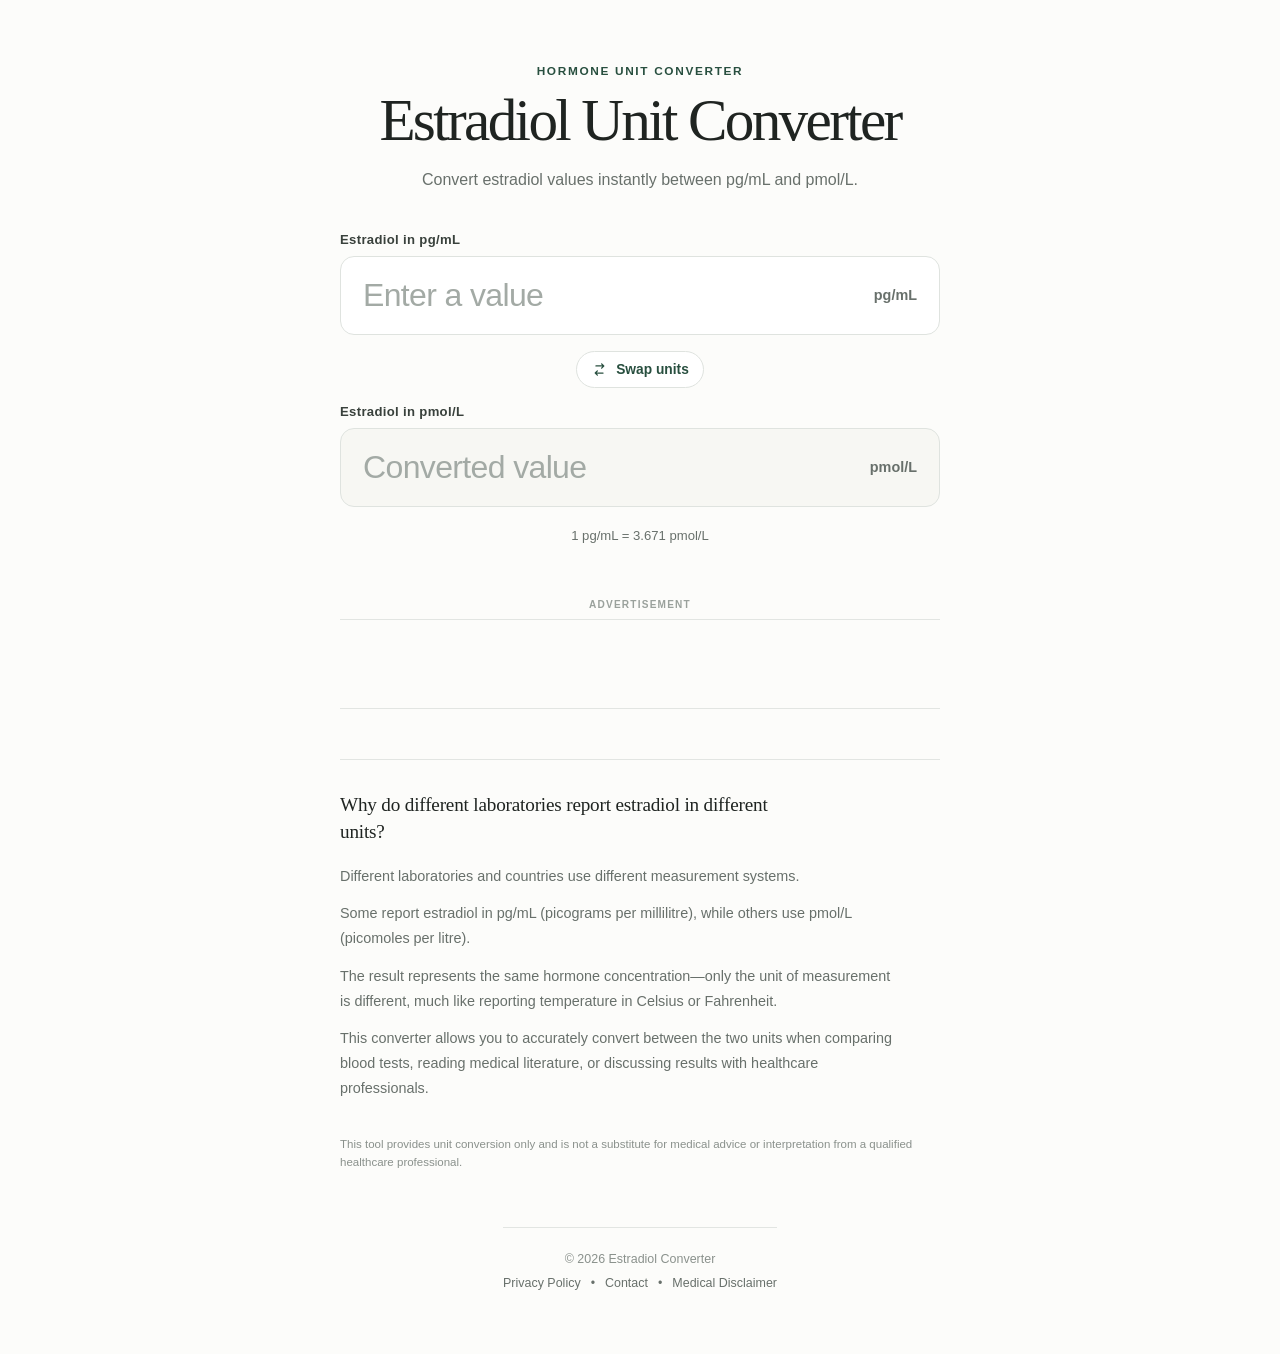
==== index.html @ 73068ee1 "Initial website" ====
<!DOCTYPE html>
<html lang="en">
<head>
  <meta charset="UTF-8">
  <meta name="viewport" content="width=device-width, initial-scale=1.0">

  <title>Estradiol Converter: pg/mL to pmol/L Calculator</title>
  <meta
    name="description"
    content="Instantly convert estradiol between pg/mL and pmol/L with a free, accurate calculator. Compare laboratory results and understand estradiol units."
  >
  <meta name="robots" content="index, follow, max-image-preview:large">
  <meta name="referrer" content="strict-origin-when-cross-origin">
  <meta name="theme-color" content="#fcfcfa">

  <link rel="canonical" href="https://estradiolconverter.com/">
  <link rel="alternate" hreflang="en" href="https://estradiolconverter.com/">
  <link rel="alternate" hreflang="x-default" href="https://estradiolconverter.com/">

  <meta property="og:type" content="website">
  <meta property="og:site_name" content="Estradiol Converter">
  <meta property="og:locale" content="en_US">
  <meta property="og:title" content="Estradiol Converter: pg/mL to pmol/L Calculator">
  <meta
    property="og:description"
    content="Instantly convert estradiol between pg/mL and pmol/L with a free, accurate calculator."
  >
  <meta property="og:url" content="https://estradiolconverter.com/">

  <meta name="twitter:card" content="summary">
  <meta name="twitter:title" content="Estradiol Converter: pg/mL to pmol/L Calculator">
  <meta
    name="twitter:description"
    content="Instantly convert estradiol between pg/mL and pmol/L with a free, accurate calculator."
  >

  <script type="application/ld+json">
  {
    "@context": "https://schema.org",
    "@graph": [
      {
        "@type": "WebSite",
        "@id": "https://estradiolconverter.com/#website",
        "url": "https://estradiolconverter.com/",
        "name": "Estradiol Converter",
        "description": "A free online estradiol unit conversion calculator.",
        "inLanguage": "en"
      },
      {
        "@type": "WebApplication",
        "@id": "https://estradiolconverter.com/#application",
        "url": "https://estradiolconverter.com/",
        "name": "Estradiol Converter",
        "description": "Instantly converts estradiol values between pg/mL and pmol/L.",
        "applicationCategory": "HealthApplication",
        "applicationSubCategory": "Medical calculator",
        "operatingSystem": "Any",
        "browserRequirements": "Requires JavaScript",
        "isAccessibleForFree": true,
        "featureList": [
          "Convert estradiol from pg/mL to pmol/L",
          "Convert estradiol from pmol/L to pg/mL",
          "Live conversion as values are entered"
        ],
        "offers": {
          "@type": "Offer",
          "price": "0",
          "priceCurrency": "USD"
        },
        "isPartOf": {
          "@id": "https://estradiolconverter.com/#website"
        },
        "inLanguage": "en"
      }
    ]
  }
  </script>

  <link rel="stylesheet" href="style.css">
</head>
<body>
  <main class="page-shell">
    <article class="converter" aria-labelledby="page-title">
      <header class="converter__header">
        <p class="eyebrow">Hormone unit converter</p>
        <h1 id="page-title">Estradiol Unit Converter</h1>
        <p class="intro">Convert estradiol values instantly between pg/mL and pmol/L.</p>
      </header>

      <section class="converter__fields" aria-label="Estradiol conversion calculator">
        <label class="field">
          <span class="field__label" id="from-label">Estradiol in pg/mL</span>
          <span class="field__control">
            <input
              id="from-value"
              type="text"
              inputmode="decimal"
              autocomplete="off"
              placeholder="Enter a value"
              aria-describedby="conversion-note"
            >
            <span class="field__unit" id="from-unit">pg/mL</span>
          </span>
        </label>

        <button class="swap-button" id="swap-button" type="button" aria-label="Swap conversion direction">
          <svg viewBox="0 0 24 24" aria-hidden="true">
            <path d="M7 7h11m0 0-3-3m3 3-3 3M17 17H6m0 0 3 3m-3-3 3-3"/>
          </svg>
          <span>Swap units</span>
        </button>

        <label class="field">
          <span class="field__label" id="to-label">Estradiol in pmol/L</span>
          <span class="field__control field__control--result">
            <input
              id="to-value"
              type="text"
              inputmode="decimal"
              autocomplete="off"
              placeholder="Converted value"
              aria-live="polite"
            >
            <span class="field__unit" id="to-unit">pmol/L</span>
          </span>
        </label>
      </section>

      <p class="conversion-note" id="conversion-note">
        1 pg/mL = 3.671 pmol/L
      </p>

      <aside class="ad-slot" aria-label="Advertisement">
        <span class="ad-slot__label">Advertisement</span>

        <!--
          Paste your ad network code inside this container after approval.
          Example: a responsive Google AdSense unit.
        -->
        <div class="ad-slot__space" aria-hidden="true"></div>
      </aside>

      <section class="explainer" aria-labelledby="explainer-title">
        <h2 id="explainer-title">Why do different laboratories report estradiol in different units?</h2>

        <p>Different laboratories and countries use different measurement systems.</p>

        <p>Some report estradiol in pg/mL (picograms per millilitre), while others use pmol/L (picomoles per litre).</p>

        <p>The result represents the same hormone concentration—only the unit of measurement is different, much like reporting temperature in Celsius or Fahrenheit.</p>

        <p>This converter allows you to accurately convert between the two units when comparing blood tests, reading medical literature, or discussing results with healthcare professionals.</p>
      </section>

      <p class="disclaimer" id="disclaimer">
        This tool provides unit conversion only and is not a substitute for medical advice or interpretation from a qualified healthcare professional.
      </p>
    </article>
  
    <footer class="site-footer">
      <p>&copy; 2026 Estradiol Converter</p>
      <nav aria-label="Footer">
        <a href="privacy.html">Privacy Policy</a>
        <span>&bull;</span>
        <a href="mailto:hello@estradiolconverter.com">Contact</a>
        <span>&bull;</span>
        <a href="#disclaimer">Medical Disclaimer</a>
      </nav>
    </footer>
  </main>


  <script src="script.js"></script>
</body>
</html>
---- style.css ----
:root {
  color-scheme: light;
  --background: #fcfcfa;
  --surface: #ffffff;
  --surface-soft: #f7f7f3;
  --text: #1f2421;
  --muted: #68706b;
  --border: #dfe3df;
  --border-strong: #b9c1bb;
  --accent: #284f3f;
  --accent-soft: #edf3ef;
  --radius: 14px;
}

* {
  box-sizing: border-box;
}

html {
  font-family: Inter, ui-sans-serif, -apple-system, BlinkMacSystemFont, "Segoe UI", sans-serif;
  background: var(--background);
  color: var(--text);
}

body {
  margin: 0;
  min-width: 320px;
  min-height: 100vh;
  background: var(--background);
}

button,
input {
  font: inherit;
}

.page-shell {
  min-height: 100vh;
  display: grid;
  place-items: center;
  padding: 64px 20px;
}

.converter {
  width: min(100%, 600px);
}

.converter__header {
  margin-bottom: 38px;
  text-align: center;
}

.eyebrow {
  margin: 0 0 12px;
  color: var(--accent);
  font-size: 0.74rem;
  font-weight: 700;
  letter-spacing: 0.14em;
  text-transform: uppercase;
}

h1,
.explainer h2 {
  font-family: Georgia, "Times New Roman", Times, serif;
}

h1 {
  margin: 0;
  font-size: clamp(2.15rem, 7vw, 3.7rem);
  font-weight: 500;
  line-height: 1.02;
  letter-spacing: -0.045em;
}

.intro {
  max-width: 450px;
  margin: 17px auto 0;
  color: var(--muted);
  font-size: 1rem;
  line-height: 1.65;
}

.converter__fields {
  display: grid;
  gap: 16px;
}

.field {
  display: grid;
  gap: 9px;
}

.field__label {
  color: #39413c;
  font-size: 0.82rem;
  font-weight: 700;
  letter-spacing: 0.025em;
}

.field__control {
  display: flex;
  align-items: center;
  min-height: 76px;
  overflow: hidden;
  border: 1px solid var(--border);
  border-radius: var(--radius);
  background: var(--surface);
  transition: border-color 160ms ease, box-shadow 160ms ease, background 160ms ease;
}

.field__control:hover {
  border-color: var(--border-strong);
}

.field__control:focus-within {
  border-color: var(--accent);
  box-shadow: 0 0 0 3px rgba(40, 79, 63, 0.1);
}

.field__control--result {
  background: var(--surface-soft);
}

.field input {
  width: 100%;
  min-width: 0;
  border: 0;
  outline: 0;
  background: transparent;
  padding: 20px 18px 20px 22px;
  color: var(--text);
  font-size: clamp(1.55rem, 5vw, 2rem);
  font-variant-numeric: tabular-nums;
  font-weight: 520;
  letter-spacing: -0.02em;
}

.field input::placeholder {
  color: #a3aaa5;
  font-weight: 400;
}

.field__unit {
  flex: 0 0 auto;
  padding-right: 22px;
  color: var(--muted);
  font-size: 0.9rem;
  font-weight: 700;
}

.swap-button {
  justify-self: center;
  display: inline-flex;
  align-items: center;
  gap: 8px;
  border: 1px solid var(--border);
  border-radius: 999px;
  background: var(--surface);
  padding: 9px 14px;
  color: var(--accent);
  cursor: pointer;
  transition: background 160ms ease, border-color 160ms ease, transform 160ms ease;
}

.swap-button:hover {
  background: var(--accent-soft);
  border-color: #cfd9d2;
}

.swap-button:active {
  transform: scale(0.98);
}

.swap-button:focus-visible {
  outline: 3px solid rgba(40, 79, 63, 0.15);
  outline-offset: 3px;
}

.swap-button svg {
  width: 17px;
  height: 17px;
  fill: none;
  stroke: currentColor;
  stroke-width: 1.8;
  stroke-linecap: round;
  stroke-linejoin: round;
}

.swap-button span {
  font-size: 0.86rem;
  font-weight: 700;
}

.conversion-note {
  margin: 21px 0 0;
  color: var(--muted);
  text-align: center;
  font-size: 0.82rem;
}

.ad-slot {
  margin: 56px 0 0;
  text-align: center;
}

.ad-slot__label {
  display: block;
  margin-bottom: 9px;
  color: #9aa19c;
  font-size: 0.63rem;
  font-weight: 700;
  letter-spacing: 0.12em;
  text-transform: uppercase;
}

.ad-slot__space {
  width: 100%;
  min-height: 90px;
  border-top: 0.5px solid #e2e5e2;
  border-bottom: 0.5px solid #e2e5e2;
}

.explainer {
  margin-top: 50px;
  padding-top: 32px;
  border-top: 0.5px solid #e2e5e2;
}

.explainer h2 {
  max-width: 470px;
  margin: 0 0 18px;
  font-size: clamp(1rem, 2.6vw, 1.2rem);
  font-weight: 500;
  line-height: 1.4;
  letter-spacing: -0.01em;
}

.explainer p {
  max-width: 560px;
  margin: 0 0 13px;
  color: var(--muted);
  font-size: 0.9rem;
  line-height: 1.72;
}

.explainer p:last-child {
  margin-bottom: 0;
}

@media (max-width: 520px) {
  .page-shell {
    place-items: start center;
    padding-top: 58px;
    padding-bottom: 46px;
  }

  .converter__header {
    margin-bottom: 30px;
  }

  .field__control {
    min-height: 70px;
  }

  .field input {
    padding-left: 18px;
    padding-right: 12px;
  }

  .field__unit {
    padding-right: 18px;
  }

  .ad-slot {
    margin-top: 46px;
  }

  .ad-slot__space {
    min-height: 100px;
  }

  .explainer {
    margin-top: 42px;
    padding-top: 28px;
  }
}


.disclaimer {
  margin: 34px 0 0;
  color: #8a918c;
  font-size: 0.72rem;
  line-height: 1.6;
}


.site-footer{
  margin-top:56px;
  padding-top:24px;
  border-top:0.5px solid #e2e5e2;
  text-align:center;
}

.site-footer p{
  margin:0 0 10px;
  color:#8a918c;
  font-size:.78rem;
}

.site-footer nav{
  display:flex;
  justify-content:center;
  align-items:center;
  gap:10px;
  flex-wrap:wrap;
}

.site-footer a,
.site-footer span{
  color:#68706b;
  font-size:.78rem;
  text-decoration:none;
}

.site-footer a:hover{
  text-decoration:underline;
}
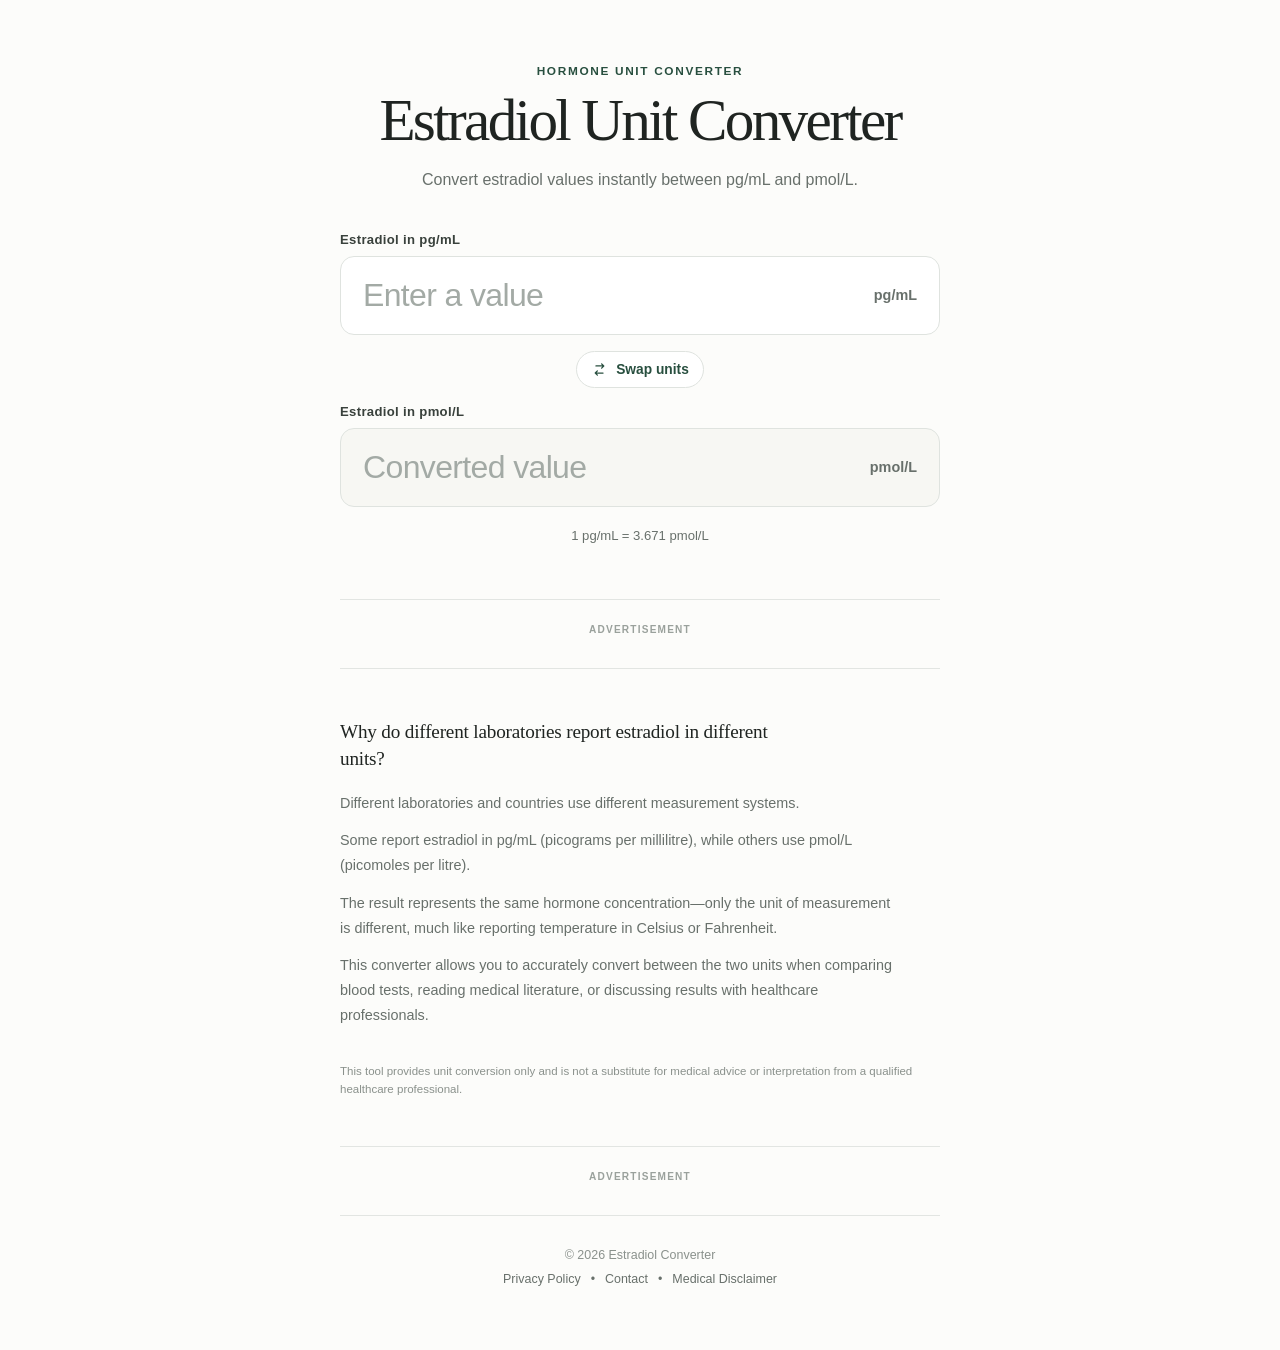
==== commit 1e6b1756: "Corrected for grey spacer" ====
--- a/index.html
+++ b/index.html
@@ -76,7 +76,8 @@
   }
   </script>
 
-  <link rel="stylesheet" href="style.css">
+  <link rel="stylesheet" href="style.css?v=2">
+  <link rel="icon" type="image/png" href="/favicon.png">
 </head>
 <body>
   <main class="page-shell">
@@ -133,11 +134,18 @@
       <aside class="ad-slot" aria-label="Advertisement">
         <span class="ad-slot__label">Advertisement</span>
 
-        <!--
-          Paste your ad network code inside this container after approval.
-          Example: a responsive Google AdSense unit.
-        -->
-        <div class="ad-slot__space" aria-hidden="true"></div>
+        <script async src="https://pagead2.googlesyndication.com/pagead/js/adsbygoogle.js?client=ca-pub-3431487744722498"
+     crossorigin="anonymous"></script>
+<!-- Horizontal Banner Ad -->
+<ins class="adsbygoogle"
+     style="display:block"
+     data-ad-client="ca-pub-3431487744722498"
+     data-ad-slot="7957475089"
+     data-ad-format="auto"
+     data-full-width-responsive="true"></ins>
+<script>
+     (adsbygoogle = window.adsbygoogle || []).push({});
+</script>
       </aside>
 
       <section class="explainer" aria-labelledby="explainer-title">
@@ -157,12 +165,26 @@
       </p>
     </article>
   
+    <aside class="ad-slot ad-slot--footer" aria-label="Advertisement">
+      <span class="ad-slot__label">Advertisement</span>
+      <!-- Horizontal Banner Ad -->
+      <ins class="adsbygoogle"
+           style="display:block"
+           data-ad-client="ca-pub-3431487744722498"
+           data-ad-slot="7957475089"
+           data-ad-format="auto"
+           data-full-width-responsive="true"></ins>
+      <script>
+        (adsbygoogle = window.adsbygoogle || []).push({});
+      </script>
+    </aside>
+
     <footer class="site-footer">
       <p>&copy; 2026 Estradiol Converter</p>
       <nav aria-label="Footer">
         <a href="privacy.html">Privacy Policy</a>
         <span>&bull;</span>
-        <a href="mailto:hello@estradiolconverter.com">Contact</a>
+        <a href="mailto:admin@estradiolconverter.com">Contact</a>
         <span>&bull;</span>
         <a href="#disclaimer">Medical Disclaimer</a>
       </nav>
--- a/style.css
+++ b/style.css
@@ -199,7 +199,11 @@
 }
 
 .ad-slot {
+  width: min(100%, 600px);
   margin: 56px 0 0;
+  padding: 24px 0;
+  border-top: 1px solid #e2e5e2;
+  border-bottom: 1px solid #e2e5e2;
   text-align: center;
 }
 
@@ -213,17 +217,15 @@
   text-transform: uppercase;
 }
 
-.ad-slot__space {
-  width: 100%;
-  min-height: 90px;
-  border-top: 0.5px solid #e2e5e2;
-  border-bottom: 0.5px solid #e2e5e2;
-}
+.ad-slot--footer {
+  margin-top: 48px;
+}
+
 
 .explainer {
   margin-top: 50px;
-  padding-top: 32px;
-  border-top: 0.5px solid #e2e5e2;
+  padding-top: 0;
+  border-top: 0;
 }
 
 .explainer h2 {
@@ -275,10 +277,6 @@
     margin-top: 46px;
   }
 
-  .ad-slot__space {
-    min-height: 100px;
-  }
-
   .explainer {
     margin-top: 42px;
     padding-top: 28px;
@@ -295,9 +293,9 @@
 
 
 .site-footer{
-  margin-top:56px;
-  padding-top:24px;
-  border-top:0.5px solid #e2e5e2;
+  margin-top:32px;
+  padding-top:0;
+  border-top:0;
   text-align:center;
 }
 
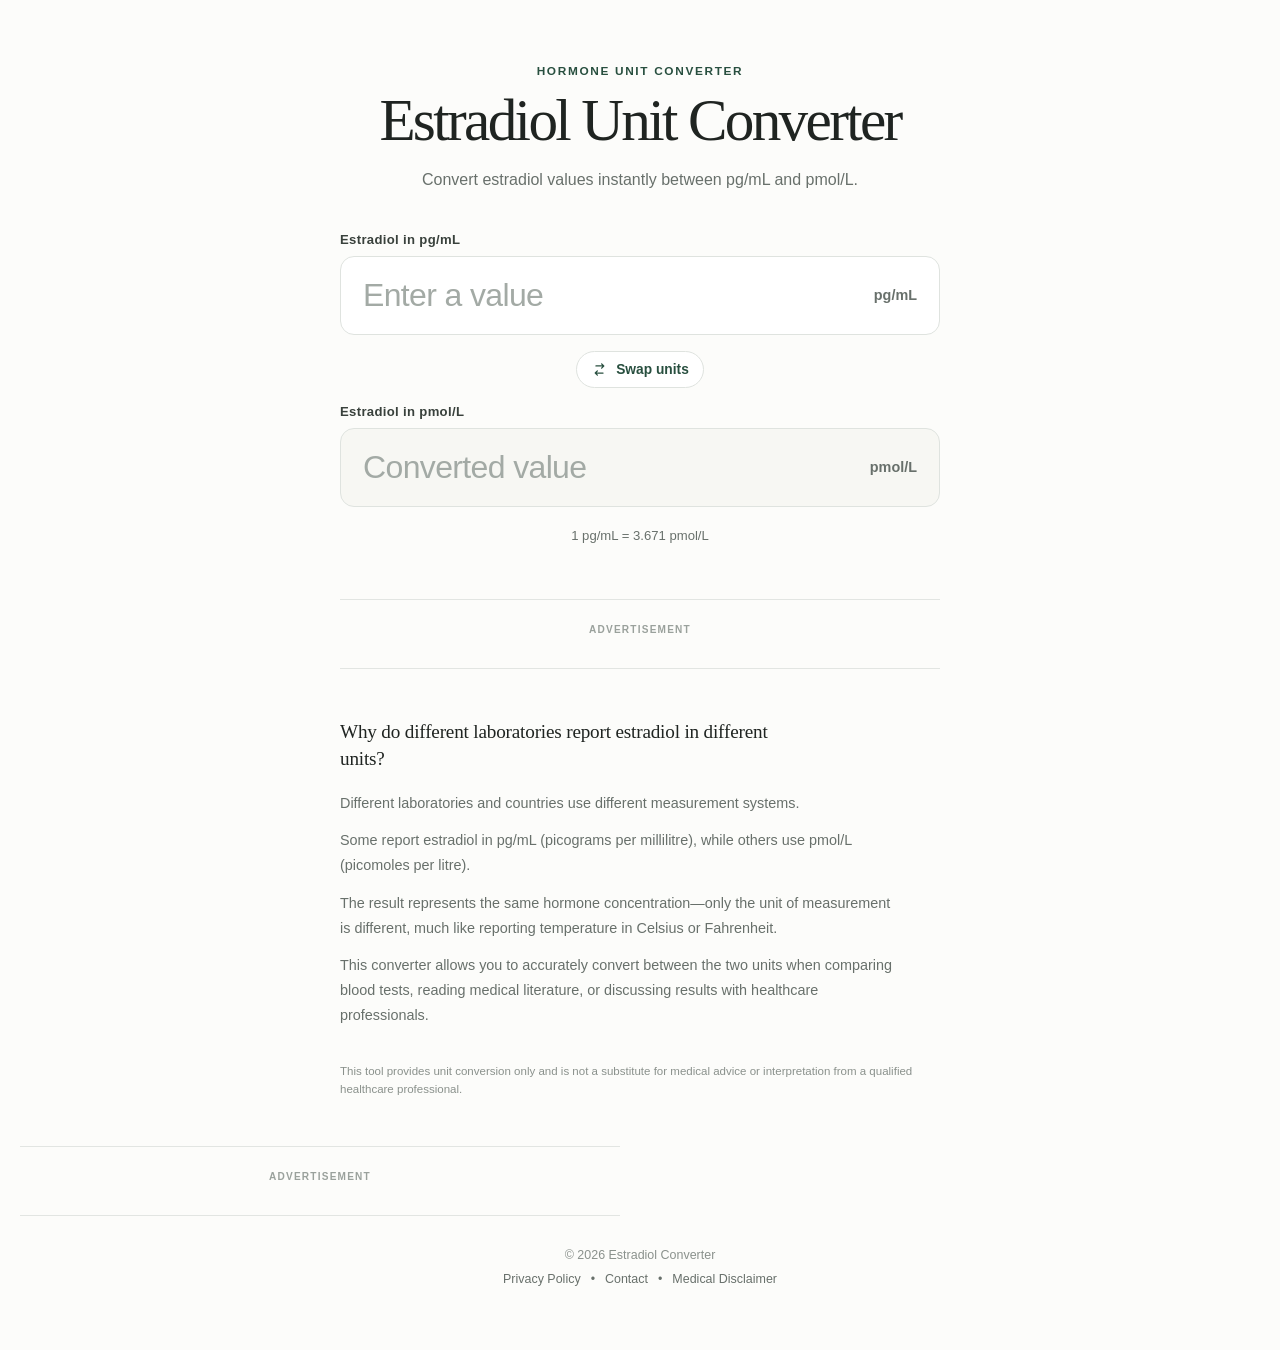
==== commit e1923d99: "mobile page shfit" ====
--- a/index.html
+++ b/index.html
@@ -142,7 +142,7 @@
      data-ad-client="ca-pub-3431487744722498"
      data-ad-slot="7957475089"
      data-ad-format="auto"
-     data-full-width-responsive="true"></ins>
+     data-full-width-responsive="false"></ins>
 <script>
      (adsbygoogle = window.adsbygoogle || []).push({});
 </script>
@@ -173,7 +173,7 @@
            data-ad-client="ca-pub-3431487744722498"
            data-ad-slot="7957475089"
            data-ad-format="auto"
-           data-full-width-responsive="true"></ins>
+           data-full-width-responsive="false"></ins>
       <script>
         (adsbygoogle = window.adsbygoogle || []).push({});
       </script>
--- a/style.css
+++ b/style.css
@@ -26,6 +26,7 @@
   margin: 0;
   min-width: 320px;
   min-height: 100vh;
+  overflow-x: hidden;
   background: var(--background);
 }
 
@@ -36,13 +37,21 @@
 
 .page-shell {
   min-height: 100vh;
-  display: grid;
-  place-items: center;
+  width: 100%;
   padding: 64px 20px;
 }
 
+.converter,
+.site-footer,
+.ad-slot--footer {
+  width: 100%;
+  max-width: 600px;
+  margin-left: auto;
+  margin-right: auto;
+}
+
 .converter {
-  width: min(100%, 600px);
+  min-width: 0;
 }
 
 .converter__header {
@@ -251,7 +260,6 @@
 
 @media (max-width: 520px) {
   .page-shell {
-    place-items: start center;
     padding-top: 58px;
     padding-bottom: 46px;
   }
